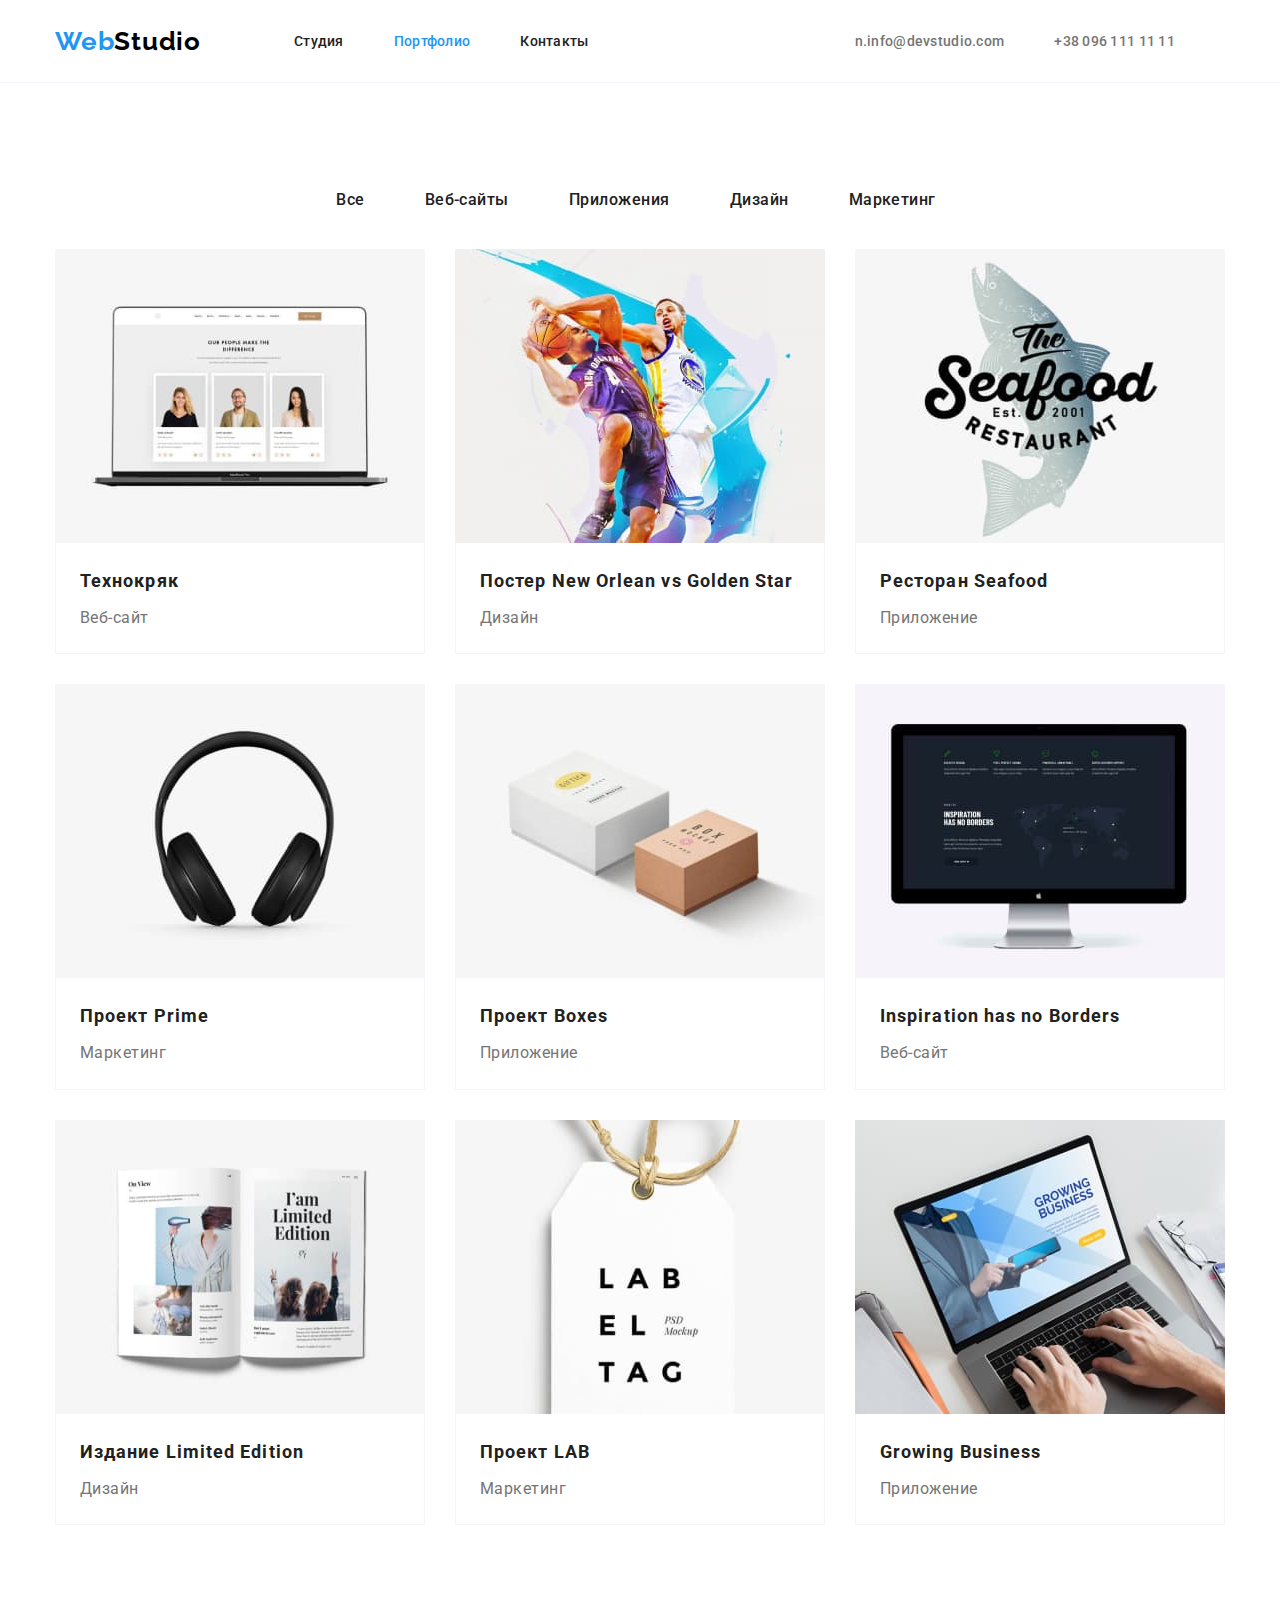
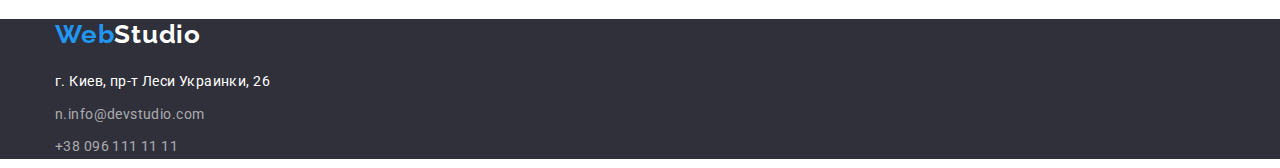
==== portfolio.html @ a5b95735 "adds paddings margins and flexbox" ====
<!DOCTYPE html>
<html lang="ru">
	<head>
		<meta charset="UTF-8" />
		<meta http-equiv="X-UA-Compatible" content="IE=edge" />
		<meta name="viewport" content="width=device-width, initial-scale=1.0" />
		<title>WebStudio</title>
		<link rel="preconnect" href="https://fonts.googleapis.com" />
		<link rel="preconnect" href="https://fonts.gstatic.com" crossorigin />
		<link
			href="https://fonts.googleapis.com/css2?family=Raleway:wght@700&family=Roboto:wght@400;500;700;900&display=swap"
			rel="stylesheet"
		/>
		<link
			rel="stylesheet"
			href="https://cdnjs.cloudflare.com/ajax/libs/modern-normalize/1.1.0/modern-normalize.min.css"
		/>
		<link rel="stylesheet" href="./css/styles.css" />
	</head>
	<body>
		<header class="header">
			<div class="container main-nav">
				<nav class="header-nav">
					<a class="logo link" href="./index.html">
						Web<span class="header-logo">Studio</span>
					</a>
					<ul class="header-list list">
						<li class="header-item"><a href="./index.html" class="header-link link">Студия</a></li>
						<li class="header-item"><a href="" class="header-link link current">Портфолио</a></li>
						<li class="header-item"><a href="" class="header-link link">Контакты</a></li>
					</ul>
				</nav>
				<ul class="header-contacts list">
					<li><a href="mailto:info@devstudio.com" class="header-contact link">n.info@devstudio.com</a></li>
					<li><a href="tel:++380961111111" class="header-contact link">+38 096 111 11 11</a></li>
				</ul>
			</div>
		</header>
		<main>
			<section class="section">
				<div class="container">
					<h1 class="visually-hidden">Портфолио</h1>
					<ul class="list filters-list">
						<li><button type="button" class="filter pointer">Все</button></li>
						<li><button type="button" class="filter pointer">Веб-сайты</button></li>
						<li><button type="button" class="filter pointer">Приложения</button></li>
						<li><button type="button" class="filter pointer">Дизайн</button></li>
						<li><button type="button" class="filter pointer">Маркетинг</button></li>
					</ul>
					<ul class="list our-works">
						<li class="work-item">
							<a href="" class="link">
								<img
									width="370"
									height="294"
									src="./images/img_our_works_1.jpg"
									alt="ноутбук с изображением фото трех людей"
								/>
								<div class="work-description">
									<h3 class="works-title third-title">Технокряк</h3>
									<p class="works-text">Веб-сайт</p>
								</div>
							</a>
						</li>
						<li class="work-item">
							<a href="" class="link">
								<img
									width="370"
									height="294"
									src="./images/img_our_works_2.jpg"
									alt="двое воллейболистов бросают мяч"
								/>
								<div class="work-description">
									<h3 class="works-title third-title">Постер New Orlean vs Golden Star</h3>
									<p class="works-text">Дизайн</p>
								</div>
							</a>
						</li>
						<li class="work-item">
							<a href="" class="link">
								<img
									width="370"
									height="294"
									src="./images/img_our_works_3.jpg"
									alt="Надпись The Seafood restaurant на фоне рыбы"
								/>
								<div class="work-description">
									<h3 class="works-title third-title">Ресторан Seafood</h3>
									<p class="works-text">Приложение</p>
								</div>
							</a>
						</li>
						<li class="work-item">
							<a href="" class="link">
								<img width="370" height="294" src="./images/img_our_works_4.jpg" alt="Наушники" />
								<div class="work-description">
									<h3 class="works-title third-title">Проект Prime</h3>
									<p class="works-text">Маркетинг</p>
								</div>
							</a>
						</li>
						<li class="work-item">
							<a href="" class="link">
								<img width="370" height="294" src="./images/img_our_works_5.jpg" alt="Белая и коричневая коробка" />
								<div class="work-description">
									<h3 class="works-title third-title">Проект Boxes</h3>
									<p class="works-text">Приложение</p>
								</div>
							</a>
						</li>
						<li class="work-item">
							<a href="" class="link">
								<img width="370" height="294" src="./images/img_our_works_6.jpg" alt="Экран монитора с картой мира" />
								<div class="work-description">
									<h3 class="works-title third-title">Inspiration has no Borders</h3>
									<p class="works-text">Веб-сайт</p>
								</div>
							</a>
						</li>
						<li class="work-item">
							<a href="" class="link">
								<img width="370" height="294" src="./images/img_our_works_7.jpg" alt="Разворот журнала" />
								<div class="work-description">
									<h3 class="works-title third-title">Издание Limited Edition</h3>
									<p class="works-text">Дизайн</p>
								</div>
							</a>
						</li>
						<li class="work-item">
							<a href="" class="link">
								<img
									width="370"
									height="294"
									src="./images/img_our_works_8.jpg"
									alt="Картонная бирка с надписью LAB EL TAG"
								/>
								<div class="work-description">
									<h3 class="works-title third-title">Проект LAB</h3>
									<p class="works-text">Маркетинг</p>
								</div>
							</a>
						</li>
						<li class="work-item">
							<a href="" class="link">
								<img
									width="370"
									height="294"
									src="./images/img_our_works_9.jpg"
									alt="Руки на ноутбуке с надписью на экране Growing Business"
								/>
								<div class="work-description">
									<h3 class="works-title third-title">Growing Business</h3>
									<p class="works-text">Приложение</p>
								</div>
							</a>
						</li>
					</ul>
				</div>
			</section>
		</main>
		<footer class="footer">
			<div class="container">
				<a href="" class="logo link bottom-logo">
					Web<span class="footer-logo">Studio</span>
				</a>
				<address id="contacts">
					<ul class="list">
						<li class="footer-contact"><a href="" class="link footer-adress">г. Киев, пр-т Леси Украинки, 26</a></li>
						<li class="footer-contact">
							<a href="mailto:info@devstudio.com" class="link footer-contacts">n.info@devstudio.com</a>
						</li>
						<li class="footer-contact">
							<a href="tel:+380961111111" class="link footer-contacts">+38 096 111 11 11</a>
						</li>
					</ul>
				</address>
			</div>
		</footer>
	</body>
</html>
---- css/styles.css ----
:root {
	--accent-color: #2196f3;
	--first-title-color: #ffffff;
	--second-title-color: #212121;
	--first-btn-color: #ffffff;
	--second-btn-color: #212121;
	--text-color: #757575;
	--logo-color: #000000;
	--contacts-color: rgba(255, 255, 255, 0.6);
	--first-light-color: #ffffff;
	--second-light-color: #f5f4fa;
	--third-light-color: #e5e5e5;
	--dark-color: #2f303a;
}

p,
h1,
h2,
h3,
h4,
h5,
h6 {
	margin: 0;
}

ul {
	margin: 0;
	padding-left: 0;
}

img {
	display: block;
	max-width: 100%;
	height: auto;
}

body {
	font-family: "Roboto", sans-serif;
	color: var(--text-color);
	background-color: var(--first-light-color);
}
.list {
	list-style: none;
	padding: 0;
	margin: 0;
}
.link {
	text-decoration: none;
}

.visually-hidden {
	position: absolute;
	white-space: nowrap;
	width: 1px;
	height: 1px;
	overflow: hidden;
	border: 0;
	padding: 0;
	clip: rect(0 0 0 0);
	clip-path: inset(50%);
	margin: -1px;
}

.section {
	padding-top: 94px;
	padding-bottom: 94px;
}

.section-title {
	font-weight: 700;
	font-size: 36px;
	line-height: 1.17;
	text-align: center;
	letter-spacing: 0.03em;
	color: var(--second-title-color);
	margin-bottom: 50px;
}

.third-title {
	color: var(--second-title-color);
}

.logo {
	font-family: "Raleway", sans-serif;
	font-weight: 700;
	font-size: 26px;
	line-height: 1.19;
	letter-spacing: 0.03em;
	color: var(--accent-color);
}
.pointer {
	cursor: pointer;
}

.container {
	margin: 0 auto;
	width: 1200px;
	padding-left: 15px;
	padding-right: 15px;
}

/* ------------------------HEADER-------------------------- */
.header-logo {
	color: var(--logo-color);
	margin-right: 93px;
}
.header {
	background-color: var(--first-light-color);
	border-bottom: 1px solid var(--second-light-color);
}
.main-nav {
	display: flex;
	align-items: center;
}
.header-nav {
	display: flex;
	align-items: center;
}
.header-list {
	display: flex;
}
.header-item:not(last-child) {
	margin-right: 50px;
}
.header-item {
	display: inline-block;
	padding-top: 32px;
	padding-bottom: 32px;
}
.header-contacts {
	display: flex;
	margin-left: auto;
}
.header-link,
.header-contact {
	font-weight: 500;
	font-size: 14px;
	line-height: 1.14;
	letter-spacing: 0.02em;
}
.header-contact:not(last-child) {
	margin-right: 50px;
}

.header-link {
	color: var(--second-btn-color);
}
.header-contact {
	color: var(--text-color);
}

.header-link.current {
	color: var(--accent-color);
}

.header-link:hover,
.header-link:focus,
.header-contact:hover,
.header-contact:focus {
	color: var(--accent-color);
}
/* ------------------------HERO-------------------------- */
.hero {
	background-color: var(--dark-color);
	text-align: center;
	outline: 2px solid #212121;
	padding-top: 200px;
	padding-bottom: 200px;
}
.hero-title {
	font-weight: 900;
	font-size: 44px;
	line-height: 1.36;
	letter-spacing: 0.06em;
	text-transform: uppercase;
	color: var(--first-title-color);
	max-width: 696px;
	margin-left: auto;
	margin-right: auto;
	margin-bottom: 30px;
}

.button {
	font-family: inherit;
	font-weight: 700;
	font-size: 16px;
	line-height: 1.88;
	color: var(--first-btn-color);
	background-color: var(--accent-color);
	border-radius: 4px;
	border: 4px solid transparent;
	padding: 10px 32px;
	min-width: 200px;
	height: 50px;
	text-align: center;
}

/* ----------------------BENEFITS----------------------- */
.benefits {
	display: flex;
}
.benefit-item {
	width: 270px;
}
.benefits-title {
	font-size: 14px;
	line-height: 1.14;
	letter-spacing: 0.03em;
	text-transform: uppercase;
	margin-bottom: 10px;
}

.benefits-text {
	font-size: 14px;
	line-height: 1.71;
	letter-spacing: 0.03em;
	margin-top: 0;
	margin-bottom: 0;
}
/* ----------------------OUR WORK----------------------- */
.work {
	padding-top: 0;
}
.work-list {
	display: flex;
	margin-left: -30px;
}
.item {
	flex-basis: calc((100% - 90px) / 3);
	margin-left: 30px;
}
/* ----------------------OUR TEAM----------------------- */
.our-team {
	background-color: var(--second-light-color);
}
.team-list {
	display: flex;
	margin-left: -30px;
}
.team-member {
	width: 270px;
	background-color: var(--first-light-color);
	border: 1px solid transparent;
	box-shadow: 0px 1px 3px rgba(0, 0, 0, 0.12), 0px 1px 1px rgba(0, 0, 0, 0.14), 0px 2px 1px rgba(0, 0, 0, 0.2);
	border-radius: 0px 0px 4px 4px;
	padding-bottom: 30px;
	flex-basis: calc(100% / 4 - 30px);
	margin-left: 30px;
}
.team-title {
	font-weight: 500;
	font-size: 16px;
	line-height: 1.19;
	text-align: center;
	letter-spacing: 0.03em;
	margin-bottom: 10px;
	margin-top: 30px;
}
.team-text {
	font-size: 16px;
	line-height: 1.19;
	text-align: center;
	letter-spacing: 0.03em;
}

/* ------------------------FOOTER-------------------------- */

.footer {
	background: var(--dark-color);
}
.footer-logo {
	color: var(--first-title-color);
	margin-bottom: 20px;
}
.footer-adress {
	font-family: inherit;
	font-style: normal;
	font-size: 14px;
	line-height: 1.71;
	letter-spacing: 0.03em;
	color: var(--first-title-color);
}

.footer-contacts {
	font-family: inherit;
	font-style: normal;
	font-size: 14px;
	line-height: 1.71;
	letter-spacing: 0.03em;
	color: var(--contacts-color);
}
.footer-contacts:hover,
.footer-contacts:focus {
	color: var(--accent-color);
}
.bottom-logo {
	display: block;
	margin-bottom: 20px;
}
.footer-contact:not(last-child) {
	margin-bottom: 9px;
}

/* ------------------------FILTERS-------------------------- */
.filters-list {
	display: flex;
	justify-content: center;
	margin-bottom: 34px;
}
.filter {
	font-family: inherit;
	font-weight: 500;
	font-size: 16px;
	line-height: 1.62;
	letter-spacing: 0.03em;
	color: var(--second-btn-color);
	background-color: transparent;
	border-radius: 4px;
	border: 4px solid transparent;
	padding: 6px 22px;
	min-width: 73px;
	height: 38px;
	text-align: center;
}

.filter:hover,
.filter:focus {
	color: var(--first-btn-color);
	background: var(--accent-color);
}
.filter:not(last-child) {
	margin-right: 8px;
}
/* -----------------------OUR WORKS------------------------- */
.our-works {
	display: flex;
	flex-wrap: wrap;
}
.work-item {
	width: 370px;
	margin-right: 30px;
	margin-bottom: 30px;
}
.work-item:nth-child(3n) {
	margin-right: 0;
}
.work-item:nth-last-child(-n + 3) {
	margin-bottom: 0;
}
.works-title,
.works-text {
	font-family: inherit;
	font-style: normal;
}

.works-title {
	font-size: 18px;
	line-height: 2;
	letter-spacing: 0.06em;
	margin-bottom: 4px;
}
.works-text {
	font-size: 16px;
	line-height: 1.88;
	letter-spacing: 0.03em;
	color: var(--text-color);
}
.work-description {
	padding: 20px 24px;
	border-left: 1px solid var(--second-light-color);
	border-right: 1px solid var(--second-light-color);
	border-bottom: 1px solid var(--second-light-color);
}
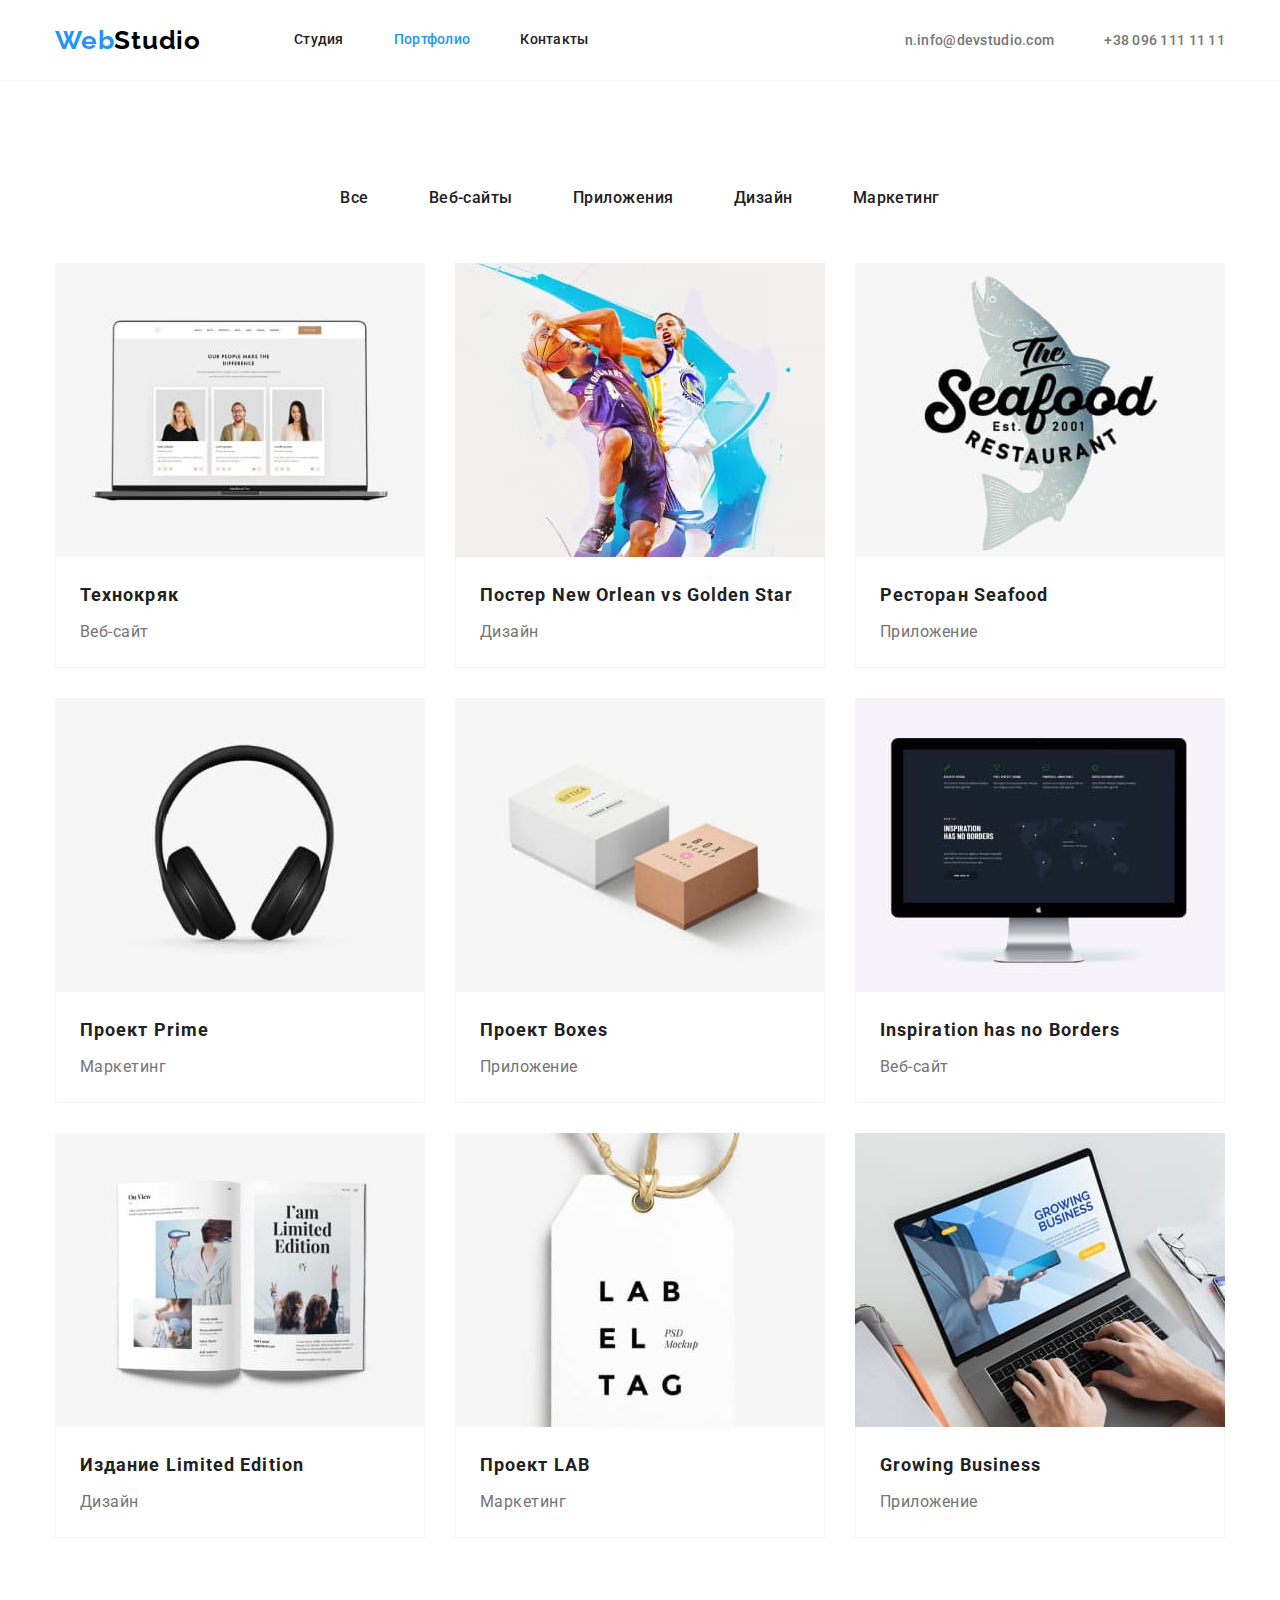
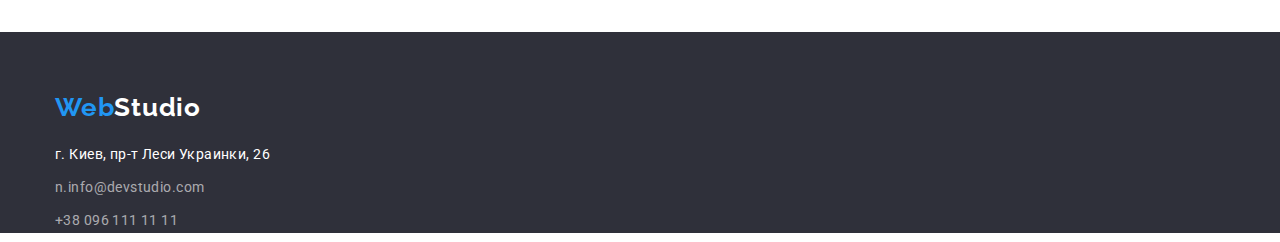
==== commit 24218f61: "adds corrections" ====
--- a/portfolio.html
+++ b/portfolio.html
@@ -21,7 +21,7 @@
 		<header class="header">
 			<div class="container main-nav">
 				<nav class="header-nav">
-					<a class="logo link" href="./index.html">
+					<a class="logo logotype link" href="">
 						Web<span class="header-logo">Studio</span>
 					</a>
 					<ul class="header-list list">
@@ -31,8 +31,10 @@
 					</ul>
 				</nav>
 				<ul class="header-contacts list">
-					<li><a href="mailto:info@devstudio.com" class="header-contact link">n.info@devstudio.com</a></li>
-					<li><a href="tel:++380961111111" class="header-contact link">+38 096 111 11 11</a></li>
+					<li class="contact-item">
+						<a href="mailto:info@devstudio.com" class="header-contact link">n.info@devstudio.com</a>
+					</li>
+					<li class="contact-item"><a href="tel:++380961111111" class="header-contact link">+38 096 111 11 11</a></li>
 				</ul>
 			</div>
 		</header>
@@ -41,11 +43,11 @@
 				<div class="container">
 					<h1 class="visually-hidden">Портфолио</h1>
 					<ul class="list filters-list">
-						<li><button type="button" class="filter pointer">Все</button></li>
-						<li><button type="button" class="filter pointer">Веб-сайты</button></li>
-						<li><button type="button" class="filter pointer">Приложения</button></li>
-						<li><button type="button" class="filter pointer">Дизайн</button></li>
-						<li><button type="button" class="filter pointer">Маркетинг</button></li>
+						<li class="filter-item"><button type="button" class="filter pointer">Все</button></li>
+						<li class="filter-item"><button type="button" class="filter pointer">Веб-сайты</button></li>
+						<li class="filter-item"><button type="button" class="filter pointer">Приложения</button></li>
+						<li class="filter-item"><button type="button" class="filter pointer">Дизайн</button></li>
+						<li class="filter-item"><button type="button" class="filter pointer">Маркетинг</button></li>
 					</ul>
 					<ul class="list our-works">
 						<li class="work-item">
--- a/css/styles.css
+++ b/css/styles.css
@@ -100,9 +100,12 @@
 }
 
 /* ------------------------HEADER-------------------------- */
+.logotype {
+	margin-right: 93px;
+}
+
 .header-logo {
 	color: var(--logo-color);
-	margin-right: 93px;
 }
 .header {
 	background-color: var(--first-light-color);
@@ -118,35 +121,32 @@
 }
 .header-list {
 	display: flex;
-}
-.header-item:not(last-child) {
-	margin-right: 50px;
-}
-.header-item {
+	gap: 50px;
+}
+
+.header-contacts {
+	display: flex;
+	margin-left: auto;
+	gap: 50px;
+}
+.header-link,
+.header-contact {
+	font-weight: 500;
+	font-size: 14px;
+	line-height: 1.14;
+	letter-spacing: 0.02em;
+}
+
+.header-link {
+	color: var(--second-btn-color);
 	display: inline-block;
 	padding-top: 32px;
 	padding-bottom: 32px;
 }
-.header-contacts {
-	display: flex;
-	margin-left: auto;
-}
-.header-link,
-.header-contact {
-	font-weight: 500;
-	font-size: 14px;
-	line-height: 1.14;
-	letter-spacing: 0.02em;
-}
-.header-contact:not(last-child) {
-	margin-right: 50px;
-}
-
-.header-link {
-	color: var(--second-btn-color);
-}
 .header-contact {
 	color: var(--text-color);
+	padding-top: 32px;
+	padding-bottom: 32px;
 }
 
 .header-link.current {
@@ -198,9 +198,11 @@
 /* ----------------------BENEFITS----------------------- */
 .benefits {
 	display: flex;
-}
+	gap: 30px;
+}
+
 .benefit-item {
-	width: 270px;
+	flex-basis: calc(100% / 4 - 30px);
 }
 .benefits-title {
 	font-size: 14px;
@@ -223,11 +225,10 @@
 }
 .work-list {
 	display: flex;
-	margin-left: -30px;
+	gap: 30px;
 }
 .item {
-	flex-basis: calc((100% - 90px) / 3);
-	margin-left: 30px;
+	flex-basis: calc((100% - 3 * 30px) / 3);
 }
 /* ----------------------OUR TEAM----------------------- */
 .our-team {
@@ -235,7 +236,7 @@
 }
 .team-list {
 	display: flex;
-	margin-left: -30px;
+	gap: 30px;
 }
 .team-member {
 	width: 270px;
@@ -243,23 +244,23 @@
 	border: 1px solid transparent;
 	box-shadow: 0px 1px 3px rgba(0, 0, 0, 0.12), 0px 1px 1px rgba(0, 0, 0, 0.14), 0px 2px 1px rgba(0, 0, 0, 0.2);
 	border-radius: 0px 0px 4px 4px;
+	flex-basis: calc(100% / 4 - 30px);
+}
+.team-description {
+	padding-top: 30px;
+	text-align: center;
 	padding-bottom: 30px;
-	flex-basis: calc(100% / 4 - 30px);
-	margin-left: 30px;
 }
 .team-title {
 	font-weight: 500;
 	font-size: 16px;
 	line-height: 1.19;
-	text-align: center;
 	letter-spacing: 0.03em;
 	margin-bottom: 10px;
-	margin-top: 30px;
 }
 .team-text {
 	font-size: 16px;
 	line-height: 1.19;
-	text-align: center;
 	letter-spacing: 0.03em;
 }
 
@@ -267,6 +268,7 @@
 
 .footer {
 	background: var(--dark-color);
+	padding-top: 60px;
 }
 .footer-logo {
 	color: var(--first-title-color);
@@ -305,8 +307,10 @@
 .filters-list {
 	display: flex;
 	justify-content: center;
-	margin-bottom: 34px;
-}
+	margin-bottom: 50px;
+	gap: 8px;
+}
+
 .filter {
 	font-family: inherit;
 	font-weight: 500;
@@ -328,9 +332,7 @@
 	color: var(--first-btn-color);
 	background: var(--accent-color);
 }
-.filter:not(last-child) {
-	margin-right: 8px;
-}
+
 /* -----------------------OUR WORKS------------------------- */
 .our-works {
 	display: flex;
